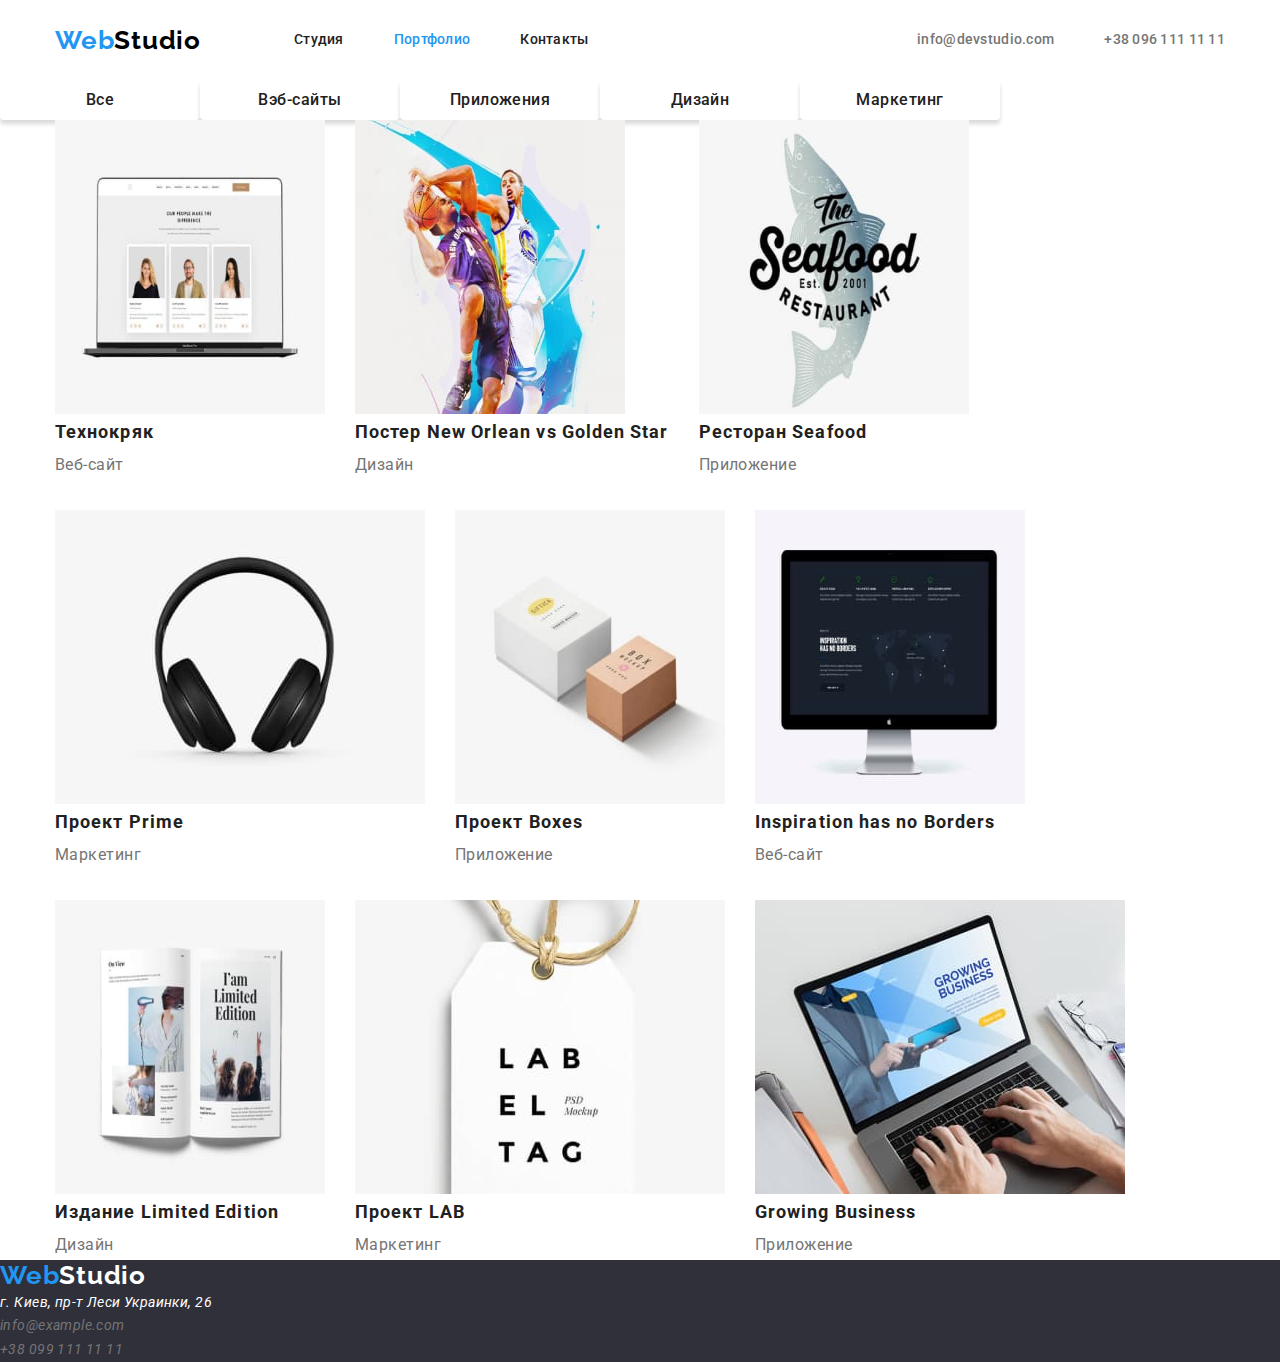
==== portfolio.html @ 1c41a9d2 "ДЗ-3 начало начал" ====
<!DOCTYPE html>
<html lang="ru">

<head>
    <meta charset="UTF-8">
    <meta http-equiv="X-UA-Compatible" content="IE=edge">
    <meta name="viewport" content="width=device-width, initial-scale=1.0">
    <title>WebStudio</title>
    <link rel="preconnect" href="https://fonts.gstatic.com">
    <link
        href="https://fonts.googleapis.com/css2?family=Raleway:wght@700&family=Roboto:wght@400;500;700;900&display=swap"
        rel="stylesheet">
    <link rel="stylesheet" href="https://cdnjs.cloudflare.com/ajax/libs/modern-normalize/1.0.0/modern-normalize.min.css">
    <link rel="stylesheet" href="./css/styles.css" />
</head>

<body>
    <!-- Голова -->
<header class="page-header">
    <div class="container main-nav">
        <nav class="main-nav">
            <a href="/" class="logo">
                Web<span class="accent-logo">Studio</span>
            </a>

            <ul class="site-nav">
                <li class="item"><a href="./index.html" class="nav-link">Студия</a></li>
                <li class="item"><a href="./portfolio.html" class="nav-link current">Портфолио</a></li>
                <li class="item"><a href="" class="nav-link">Контакты</a></li>
            </ul>
        </nav>

            <ul class="contact">
                <li class="item"><a href="mailto:info@devstudio.com" class="nav-link">info@devstudio.com</a></li>
                <li class="item"><a href="tel:+380961111111" class="nav-link">+38 096 111 11 11</a></li>
            </ul>
        
    </div>

</header>
    <main>
        <!-- Портфолио -->
        <section class="filter">
            <h1 hidden>Меню</h1>
            <ul class="filter-menu">
                <li class="item">
                    <button type="button" class="button secondary">Все</button>
                </li>
                <li class="item">
                    <button type="button" class="button secondary">Вэб-сайты</button>
                </li>
                <li class="item">
                    <button type="button" class="button secondary">Приложения</button>
                </li>
                <li class="item">
                    <button type="button" class="button secondary">Дизайн</button>
                </li>
                <li class="item">
                    <button type="button" class="button secondary">Маркетинг</button>
                </li>
            </ul>
            
        </section>


        <!-- Меню -->
        <section>
            <h2 hidden>Меню сайта</h2>
            <div class="container">
                <ul class="work">
                    <li class="item">
                        <img src="./images/portfolio/tehnokriak.jpg" alt="ноутбук с фото команды" width="270" height="294">
                        <h3 class="work-title">Технокряк</h3>
                        <p class="work-text">Веб-сайт</p>
                    </li>
                    <li class="item">
                        <img src="./images/portfolio/basket.jpg" alt="Постер New Orlean vs Golden Star" width="270" height="294">
                        <h3 class="work-title">Постер New Orlean vs Golden Star</h3>
                        <p class="work-text">Дизайн</p>
                    </li>
                    <li class="item">
                        <img src="./images/portfolio/restaurant.jpg" alt="Ресторан Seafood" width="270" height="294">
                        <h3 class="work-title">Ресторан Seafood</h3>
                        <p class="work-text">Приложение</p>
                    </li>
                    <li class="item">
                        <img src="./images/portfolio/prime.jpg" alt="Наушники" width="370" height="294">
                        <h3 class="work-title">Проект Prime</h3>
                        <p class="work-text">Маркетинг</p>
                    </li>
                    <li class="item">
                        <img src="./images/portfolio/boxes.jpg" alt="Два коробка" width="270" height="294">
                        <h3 class="work-title">Проект Boxes</h3>
                        <p class="work-text">Приложение</p>
                    </li>
                    <li class="item">
                        <img src="./images/portfolio/borders.jpg" alt="Монитор с надписью" width="270" height="294">
                        <h3 class="work-title">Inspiration has no Borders</h3>
                        <p class="work-text">Веб-сайт</p>
                    </li>
                    <li class="item">
                        <img src="./images/portfolio/l-edition.jpg" alt="Издание Limited Edition" width="270" height="294">
                        <h3 class="work-title">Издание Limited Edition</h3>
                        <p class="work-text">Дизайн</p>
                    </li>
                    <li class="item">
                        <img src="./images/portfolio/lab.jpg" alt="Бирка с надписью" width="370" height="294">
                        <h3 class="work-title">Проект LAB</h3>
                        <p class="work-text">Маркетинг</p>
                    </li>
                    <li class="item">
                        <img src="./images/portfolio/business.jpg" alt="руки набирают на ноутбуке" width="370" height="294">
                        <h3 class="work-title">Growing Business</h3>
                        <p class="work-text">Приложение</p>
                    </li>
                </ul>

            </div>
            
        </section>
    </main>
    <!-- Подвал -->
    <footer class="page-footer">
        <a href="/" class="logo">
            Web<span class="accent-logo-footer">Studio</span>
        </a>
       
            <address>
                <ul class="address-nav">
                    <li>
                        <a href="https://goo.gl/maps/9KK1yusb2Qq15Eds9" target="_blank" rel="noopener noreferrer"
                            class="address-link">г. Киев, пр-т Леси
                            Украинки, 26</a>
                    </li>
                    <li>
                        <a href="mailto:info@example.com" class="nav-link">info@example.com</a>
                    </li>
                    <li>
                        <a href="tel:+380991111111" class="nav-link">+38 099 111 11 11</a>
                    </li>
                </ul>

            </address>


    </footer>


</body>

</html>
---- css/styles.css ----
:root {
  --primary-text-color: #757575;
  --title-text-color: #212121;
  --accent-color: #2196f3;
  --second-color: #ffffff;
  --double-accent-color: #2196f3;
  --background-fon-color: #2f303a;
  --second-transparent-color: color: rgba(255, 255, 255, 0.6);
}

body {
 
  background-color: #ffffff;
  color: var(--primary-text-color);
  
  font-family: "Roboto", sans-serif;
}

.container {
  width: 1200px;
  padding-left: 15px;
  padding-right: 15px;
  margin-left: auto;
  margin-right: auto;
}

h1, h2, h3, h4, h5, h6, p {
  margin-top: 0;
  margin-bottom: 0;
}

ul, ol {
  margin-top: 0;
  margin-bottom: 0;
  padding-left: 0;

  list-style: none;
}
img {
  display: block;
}

/* logo*/
.logo {
  text-decoration: none;

  font-family: "Raleway", sans-serif;
  font-weight: 700;
  font-size: 26px;
  line-height: 1.19;
  letter-spacing: 0.03em;
  color: var(--accent-color);
}
.accent-logo {
  color: #000000;
}

/*Main-nav*/
.main-nav {
  display: flex;
  align-items: center;
 
}

/* site-nav */
.site-nav {
  display: flex;
  margin-left: 93px;
}
.site-nav .item:not(:last-child) {
margin-right: 50px;
}
.site-nav .nav-link {
  display: block;
  padding-top: 32px;
  padding-bottom: 32px;
    color: var(--title-text-color);

  text-decoration: none;

  font-weight: 500;
  font-size: 14px;
  line-height: 1.14;
  letter-spacing: 0.02em;
}
.site-nav .nav-link:hover,
.site-nav .nav-link:focus {
  color: var(--accent-color);
}
.site-nav .nav-link.current {
  color: var(--accent-color);
}

/* Contact-nav */
.contact {
  display: flex;
  margin-left: auto;
}
.contact .item + .item {
 margin-left: 50px;
} 
.contact .nav-link {
  display: block;
  padding-top: 32px;
  padding-bottom: 32px;
  text-decoration: none;

  color: var(--primary-text-color);

  font-weight: 500;
  font-size: 14px;
  line-height: 1.14;
  letter-spacing: 0.02em;
}
.contact .nav-link:hover,
.contact .nav-link:focus {
  color: var(--accent-color);
}
/* Button */
.button {
  display: inline-block;
  border: 1px solid transparent;
  padding: 10px 32px;
  min-width: 200px;
  color: var(--second-color);
  background-color: var(--accent-color);

  font-family: inherit;
  font-weight: 700;
  font-size: 16px;
  line-height: 1.87;
  align-items: center;
  letter-spacing: 0.06em;
  box-shadow: 0px 4px 4px rgba(0, 0, 0, 0.15);
  border-radius: 4px;
}
.button:hover,
.button:focus {
  color: var(--second-color);
  background-color: var(--double-accent-color);
}

.button.secondary {
  display: inline-block;
  padding: 6px 22px;
  color: var(--title-text-color);
  background-color: var(--second-color);
  border: 1px solid transparent;
 
  font-family: inherit;
  font-weight: 500;
  font-size: 16px;
  line-height: 1.62;
  text-align: center;
  letter-spacing: 0.03em;
  border-radius: 4px;
}
.button.secondary:hover,
.button.secondary:focus {
  background-color: var(--accent-color);
  color: var(--second-color);
}

/*Hero*/
.hero {
  padding-top: 200px;
  padding-bottom: 200px;
  margin-bottom: 94px;

  text-align: center;
  background: var(--background-fon-color);
}
.hero-title {
  margin-top: 0;
  margin-bottom: 30px;

  color: var(--second-color);

  font-weight: 900;
  font-size: 44px;
  line-height: 1.36;
 
  letter-spacing: 0.06em;
  text-transform: uppercase;
}

/* section */
.section {
  padding-top: 94px;
  padding-bottom: 94px;
}
.section-title {
  margin-top: 0;
  margin-bottom: 50px;
  color: var(--title-text-color);

  font-weight: 700;
  font-size: 36px;
  line-height: 1.17;
  text-align: center;
  letter-spacing: 0.03em;
}
.client-list {
  display: flex;
}
.client-list .item:not(:last-child) {
  margin-right: 30px;
}

/* Feature */
.feature-list {
  display: flex;
  flex-wrap: wrap;
 
  }
  .feature-list .item{
    width: 270px;
    margin-right: 30px;
  }
  .feature-list .item:nth-child(4n) {
    margin-right: 0;
  }
.title {
  margin-bottom: 10px;
}
.text {
  margin-top: 0;
  margin-bottom: 0;
  }
.feature-list .title {
   margin-top: 0;

  color: var(--title-text-color);

  font-weight: 700;
  font-size: 14px;
  line-height: 1.14;
  letter-spacing: 0.03em;
  text-transform: uppercase;
}
.feature-list .text {
  margin-top: 0;
  margin-bottom: 94;
  font-weight: 400;
  font-size: 14px;
  line-height: 1.71;
  letter-spacing: 0.03em;
}

/* Team*/
.team {
  display: flex;
  flex-wrap: wrap;
}
.team .item {
  width: 270px;
  margin-right: 30px;
}
.team .item:nth-child(4n) {
    margin-right: 0;
  }
.team .team-title {
  color: var(--title-text-color);

  font-weight: 500;
  font-size: 16px;
  line-height: 1.19;
  letter-spacing: 0.03em;
  margin: 0 auto;
}
.team .text-team {
  font-weight: 400;
  font-size: 16px;
  line-height: 1.19;
  letter-spacing: 0.03em;
}
/* Footer*/
.page-footer {
  background: var(--background-fon-color);
}
.accent-logo-footer {
  color: var(--second-color);
}
/*Address Footer*/
.address {
  font-style: normal;
}
.address-nav .address-link {
  color: var(--second-color);

  font-weight: 400;
  font-size: 14px;
  line-height: 1.71;
  letter-spacing: 0.03em;

text-decoration: none;
}
 .address-nav .nav-link {
  color: var(--second-transparent-color);

  font-weight: 400;
  font-size: 14px;
  line-height: 1.71;
  letter-spacing: 0.03em;

  text-decoration: none;
}
/*Портфолио*/
.filter-menu {
  display: flex;
  
}

/*Меню*/
.work {
  display: flex;
  flex-wrap: wrap;
}
.work .item {
  width: calk((100%-60px) / 3);
  margin-right: 30px;
  margin-bottom: 30px;
}
.work .item:nth-child(3n) {
  margin-right: 0;
}

.work .item:nth-last-child(-n+3) {
  margin-bottom: 0;
}
.work .work-title {
    color: var(--title-text-color);
  font-weight: 700;
  font-size: 18px;
  line-height: 2;
  letter-spacing: 0.06em;
}
.work .work-text {

font-weight: 400;
font-size: 16px;
line-height: 1.87;
letter-spacing: 0.03em;
}
/* лого #000000 */
/* основной цвет текста #212121 */
/* вторичный цвет текста #757575 */
/* белый #FFFFFF */
/* акцент #2196F3 */
/* цвет фона #ECECEC */ ;
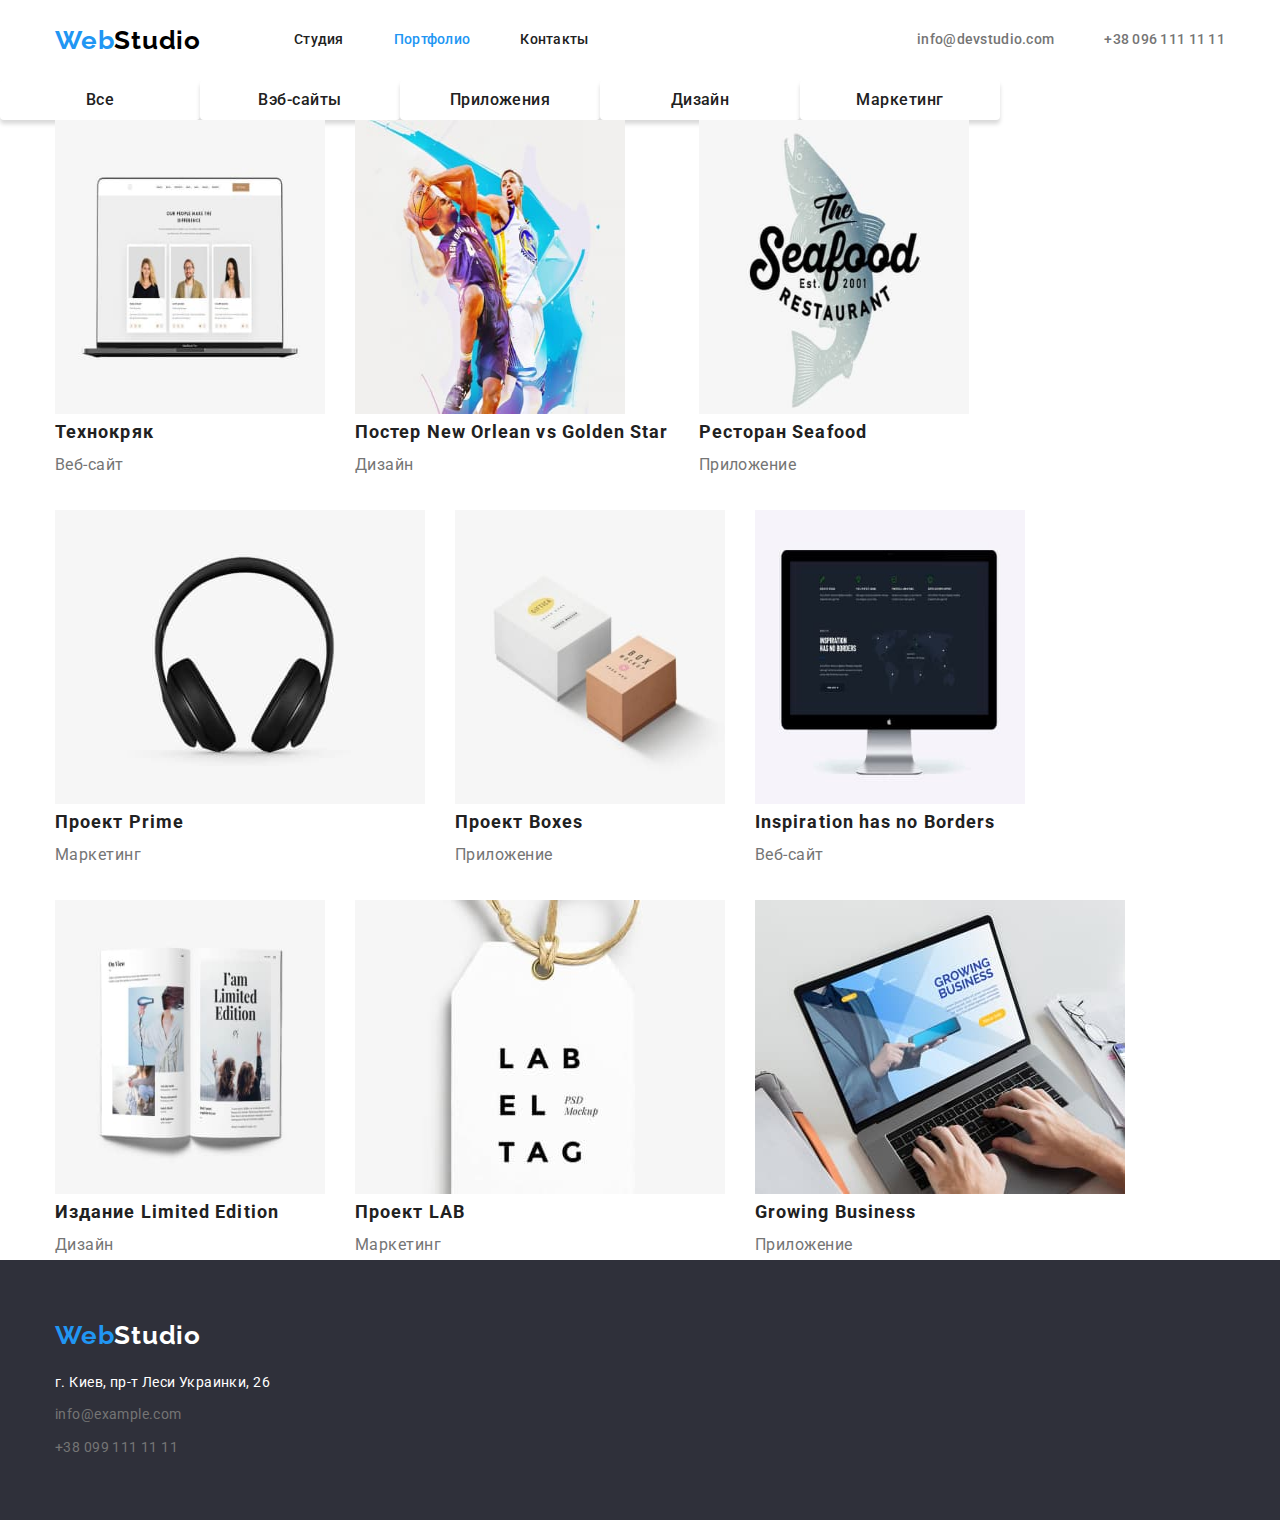
==== commit d033772e: "ДЗ-3 08.06.21" ====
--- a/portfolio.html
+++ b/portfolio.html
@@ -121,30 +121,30 @@
     </main>
     <!-- Подвал -->
     <footer class="page-footer">
-        <a href="/" class="logo">
-            Web<span class="accent-logo-footer">Studio</span>
-        </a>
-       
-            <address>
+        <div class="container">
+            <a href="/" class="logo">
+                Web<span class="accent-logo-footer">Studio</span>
+            </a>
+    
+            <address class="footer-address">
                 <ul class="address-nav">
-                    <li>
+                    <li class="footer-address-item">
                         <a href="https://goo.gl/maps/9KK1yusb2Qq15Eds9" target="_blank" rel="noopener noreferrer"
                             class="address-link">г. Киев, пр-т Леси
                             Украинки, 26</a>
                     </li>
-                    <li>
+                    <li class="footer-address-item">
                         <a href="mailto:info@example.com" class="nav-link">info@example.com</a>
                     </li>
                     <li>
                         <a href="tel:+380991111111" class="nav-link">+38 099 111 11 11</a>
-                    </li>
+                    </li class="footer-address-item">
                 </ul>
-
+    
             </address>
-
-
+        </div>
+           
     </footer>
-
 
 </body>
 
--- a/css/styles.css
+++ b/css/styles.css
@@ -5,6 +5,7 @@
   --second-color: #ffffff;
   --double-accent-color: #2196f3;
   --background-fon-color: #2f303a;
+  --background-fon-color-team: #F5F4FA;
   --second-transparent-color: color: rgba(255, 255, 255, 0.6);
 }
 
@@ -249,43 +250,73 @@
 
 /* Team*/
 .team {
-  display: flex;
-  flex-wrap: wrap;
-}
-.team .item {
+  min-height: 648px;
+  background-color: var(--background-fon-color-team);
+
+}
+.team-list {
+  min-width: 1170px;
+  min-height: 368px;
+  display: flex;
+  justify-content: center;
+}
+.team-list .item {
   width: 270px;
   margin-right: 30px;
 }
-.team .item:nth-child(4n) {
+.item-card {
+min-width: 270px;
+box-shadow: 0px 1px 3px rgba(0, 0, 0, 0.12), 0px 1px 1px rgba(0, 0, 0, 0.14), 0px 2px 1px rgba(0, 0, 0, 0.2);
+border-radius: 0 0 4px 4px;
+background-color: var(--second-color);
+}
+.item-card-title {
+  padding-top: 30px;
+  padding-bottom: 30px;
+  text-align: center;
+}
+.team-list .item:nth-child(4n) {
     margin-right: 0;
   }
-.team .team-title {
+.team-list .team-title {
   color: var(--title-text-color);
 
   font-weight: 500;
   font-size: 16px;
   line-height: 1.19;
   letter-spacing: 0.03em;
-  margin: 0 auto;
-}
-.team .text-team {
+  margin-bottom: 10px;
+}
+.team-list .text-team {
   font-weight: 400;
   font-size: 16px;
   line-height: 1.19;
   letter-spacing: 0.03em;
+  margin: 0 auto;
 }
 /* Footer*/
 .page-footer {
+  min-height: 252px;
+  padding: 60px 0;
   background: var(--background-fon-color);
 }
 .accent-logo-footer {
   color: var(--second-color);
 }
 /*Address Footer*/
-.address {
+.footer-address {
+  font-style: inherit;
+  margin-top: 20px;
+  min-width: 231px;
+  min-height: 81px;
+}
+.address-nav {
+  min-width: 231px;
+  min-height: 81px;
+}  
+
+.address-nav .address-link {
   font-style: normal;
-}
-.address-nav .address-link {
   color: var(--second-color);
 
   font-weight: 400;
@@ -293,7 +324,7 @@
   line-height: 1.71;
   letter-spacing: 0.03em;
 
-text-decoration: none;
+  text-decoration: none;
 }
  .address-nav .nav-link {
   color: var(--second-transparent-color);
@@ -304,6 +335,9 @@
   letter-spacing: 0.03em;
 
   text-decoration: none;
+}
+.footer-address-item {
+  margin-bottom: 9px;
 }
 /*Портфолио*/
 .filter-menu {
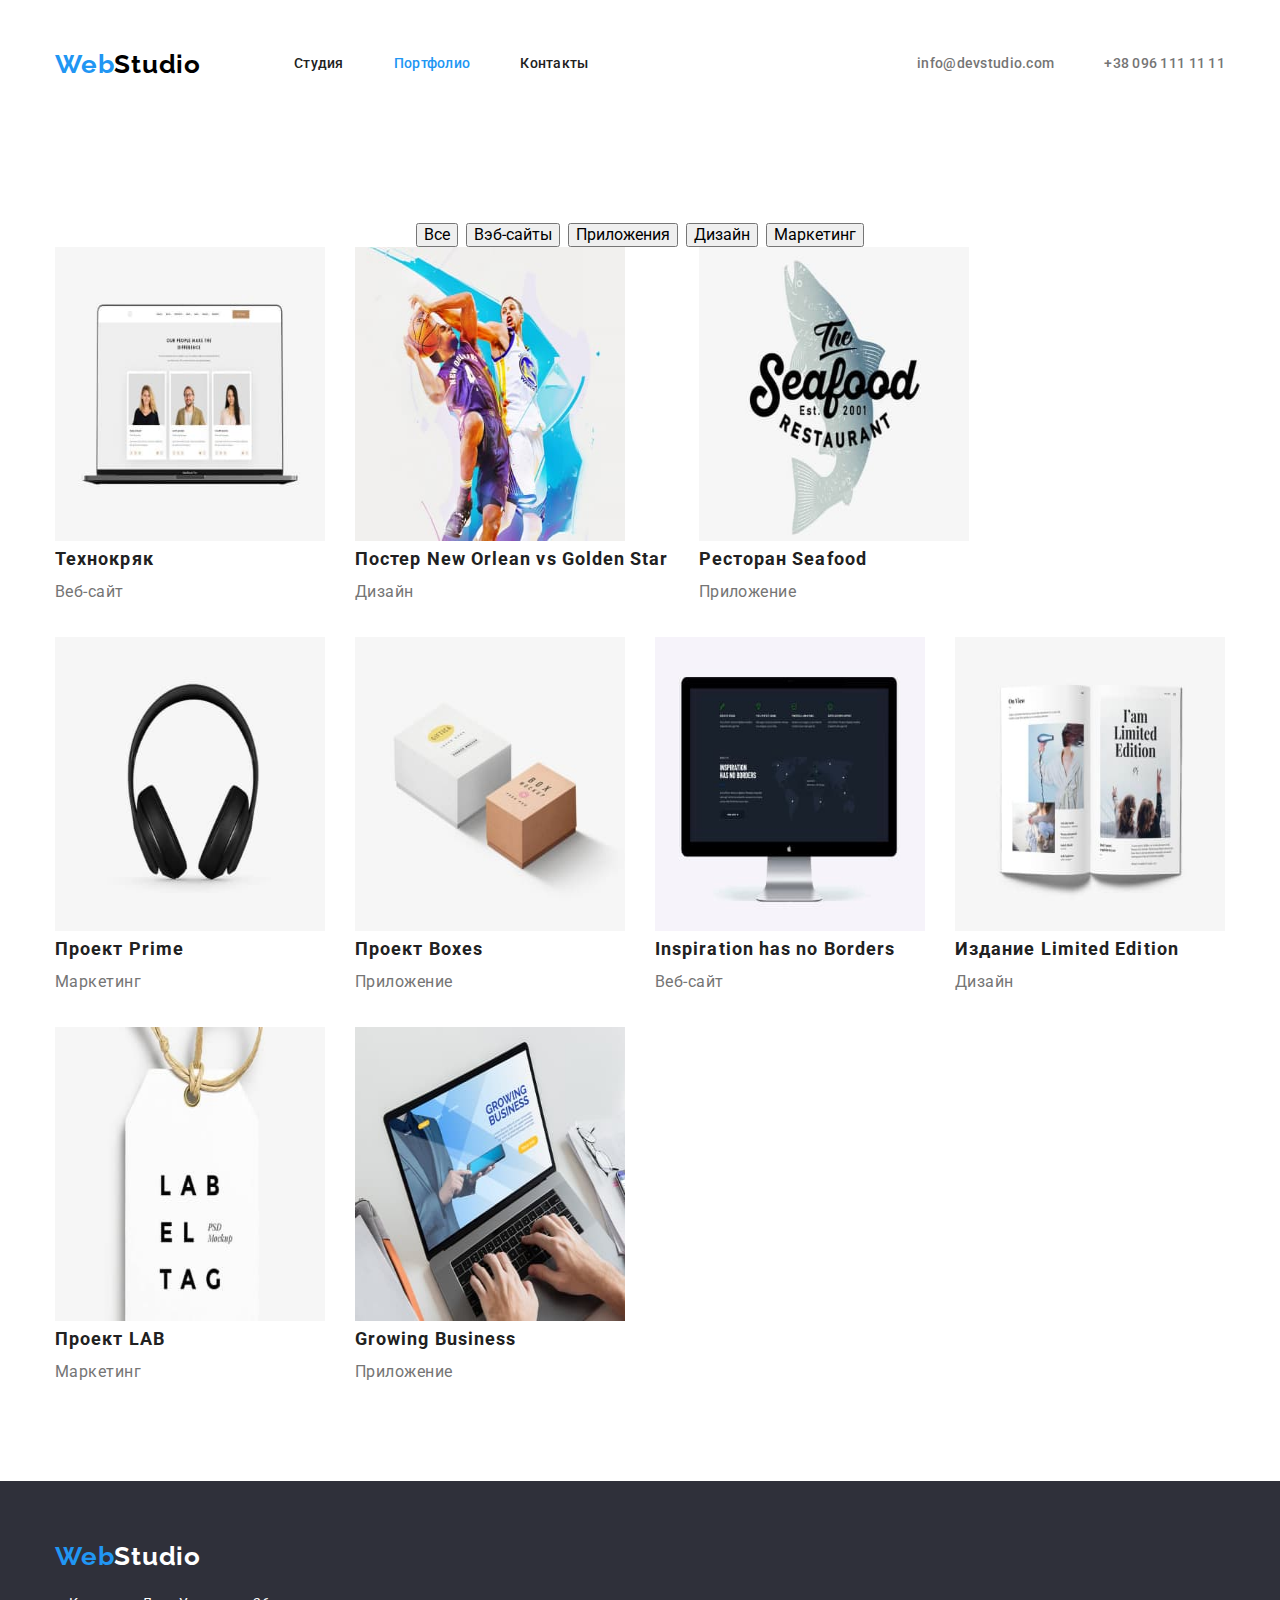
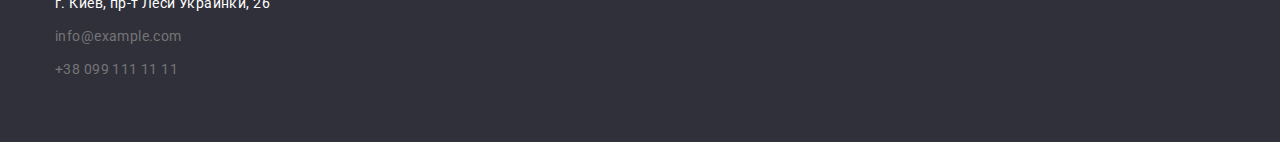
==== commit a0440c93: "дз3 10,06,21" ====
--- a/portfolio.html
+++ b/portfolio.html
@@ -40,31 +40,32 @@
 </header>
     <main>
         <!-- Портфолио -->
-        <section class="filter">
-            <h1 hidden>Меню</h1>
-            <ul class="filter-menu">
-                <li class="item">
-                    <button type="button" class="button secondary">Все</button>
-                </li>
-                <li class="item">
-                    <button type="button" class="button secondary">Вэб-сайты</button>
-                </li>
-                <li class="item">
-                    <button type="button" class="button secondary">Приложения</button>
-                </li>
-                <li class="item">
-                    <button type="button" class="button secondary">Дизайн</button>
-                </li>
-                <li class="item">
-                    <button type="button" class="button secondary">Маркетинг</button>
-                </li>
-            </ul>
-            
-        </section>
+
+        
 
 
         <!-- Меню -->
-        <section>
+        <section class="portfolio">
+            <div class="filter">
+                <h1 hidden>Меню</h1>
+                <ul class="filter-menu">
+                    <li class="filter-menu-item">
+                        <button type="button" class="button.secondary">Все</button>
+                    </li>
+                    <li class="filter-menu-item">
+                        <button type="button" class="button.secondary">Вэб-сайты</button>
+                    </li>
+                    <li class="filter-menu-item">
+                        <button type="button" class="button.secondary">Приложения</button>
+                    </li>
+                    <li class="filter-menu-item">
+                        <button type="button" class="button.secondary">Дизайн</button>
+                    </li>
+                    <li class="filter-menu-item">
+                        <button type="button" class="button.secondary">Маркетинг</button>
+                    </li>
+                </ul>
+            </div>
             <h2 hidden>Меню сайта</h2>
             <div class="container">
                 <ul class="work">
@@ -73,43 +74,51 @@
                         <h3 class="work-title">Технокряк</h3>
                         <p class="work-text">Веб-сайт</p>
                     </li>
+
                     <li class="item">
                         <img src="./images/portfolio/basket.jpg" alt="Постер New Orlean vs Golden Star" width="270" height="294">
                         <h3 class="work-title">Постер New Orlean vs Golden Star</h3>
                         <p class="work-text">Дизайн</p>
                     </li>
+
                     <li class="item">
                         <img src="./images/portfolio/restaurant.jpg" alt="Ресторан Seafood" width="270" height="294">
                         <h3 class="work-title">Ресторан Seafood</h3>
                         <p class="work-text">Приложение</p>
                     </li>
+
                     <li class="item">
-                        <img src="./images/portfolio/prime.jpg" alt="Наушники" width="370" height="294">
+                        <img src="./images/portfolio/prime.jpg" alt="Наушники" width="270" height="294">
                         <h3 class="work-title">Проект Prime</h3>
                         <p class="work-text">Маркетинг</p>
                     </li>
+
                     <li class="item">
                         <img src="./images/portfolio/boxes.jpg" alt="Два коробка" width="270" height="294">
                         <h3 class="work-title">Проект Boxes</h3>
                         <p class="work-text">Приложение</p>
                     </li>
+
                     <li class="item">
                         <img src="./images/portfolio/borders.jpg" alt="Монитор с надписью" width="270" height="294">
                         <h3 class="work-title">Inspiration has no Borders</h3>
                         <p class="work-text">Веб-сайт</p>
                     </li>
+
                     <li class="item">
                         <img src="./images/portfolio/l-edition.jpg" alt="Издание Limited Edition" width="270" height="294">
                         <h3 class="work-title">Издание Limited Edition</h3>
                         <p class="work-text">Дизайн</p>
                     </li>
+
                     <li class="item">
-                        <img src="./images/portfolio/lab.jpg" alt="Бирка с надписью" width="370" height="294">
+                        <img src="./images/portfolio/lab.jpg" alt="Бирка с надписью" width="270" height="294">
                         <h3 class="work-title">Проект LAB</h3>
                         <p class="work-text">Маркетинг</p>
                     </li>
+
                     <li class="item">
-                        <img src="./images/portfolio/business.jpg" alt="руки набирают на ноутбуке" width="370" height="294">
+                        <img src="./images/portfolio/business.jpg" alt="руки набирают на ноутбуке" width="270" height="294">
                         <h3 class="work-title">Growing Business</h3>
                         <p class="work-text">Приложение</p>
                     </li>
--- a/css/styles.css
+++ b/css/styles.css
@@ -39,6 +39,7 @@
 }
 img {
   display: block;
+  max-width: 100%;
 }
 
 /* logo*/
@@ -60,13 +61,21 @@
 .main-nav {
   display: flex;
   align-items: center;
- 
+  min-height: 31px;
+ }
+
+/*Page-heder*/
+.page-header {
+  min-height: 80px;
+  padding-top: 24px;
+  padding-bottom: 25px;
 }
 
 /* site-nav */
 .site-nav {
   display: flex;
   margin-left: 93px;
+  min-height: 16px;
 }
 .site-nav .item:not(:last-child) {
 margin-right: 50px;
@@ -145,7 +154,7 @@
   display: inline-block;
   padding: 6px 22px;
   color: var(--title-text-color);
-  background-color: var(--second-color);
+  background-color: var(--background-fon-color-team);
   border: 1px solid transparent;
  
   font-family: inherit;
@@ -340,30 +349,37 @@
   margin-bottom: 9px;
 }
 /*Портфолио*/
+.portfolio {
+  padding-top: 94px;
+  padding-bottom: 94px;
+}
 .filter-menu {
   display: flex;
+  justify-content: center;
   
 }
+.filter-menu-item:not(:last-child) {
+  margin-right: 8px;
+}
+
+
 
 /*Меню*/
 .work {
   display: flex;
   flex-wrap: wrap;
-}
-.work .item {
-  width: calk((100%-60px) / 3);
-  margin-right: 30px;
-  margin-bottom: 30px;
-}
-.work .item:nth-child(3n) {
-  margin-right: 0;
-}
-
-.work .item:nth-last-child(-n+3) {
-  margin-bottom: 0;
-}
+  margin-left: -30px;
+  margin-top: -30px;
+
+}
+.work > .item {
+  flex-basis: calk(100% / 2 - 30px);
+  margin-left: 30px;
+  margin-top: 30px;
+}
+
 .work .work-title {
-    color: var(--title-text-color);
+  color: var(--title-text-color);
   font-weight: 700;
   font-size: 18px;
   line-height: 2;
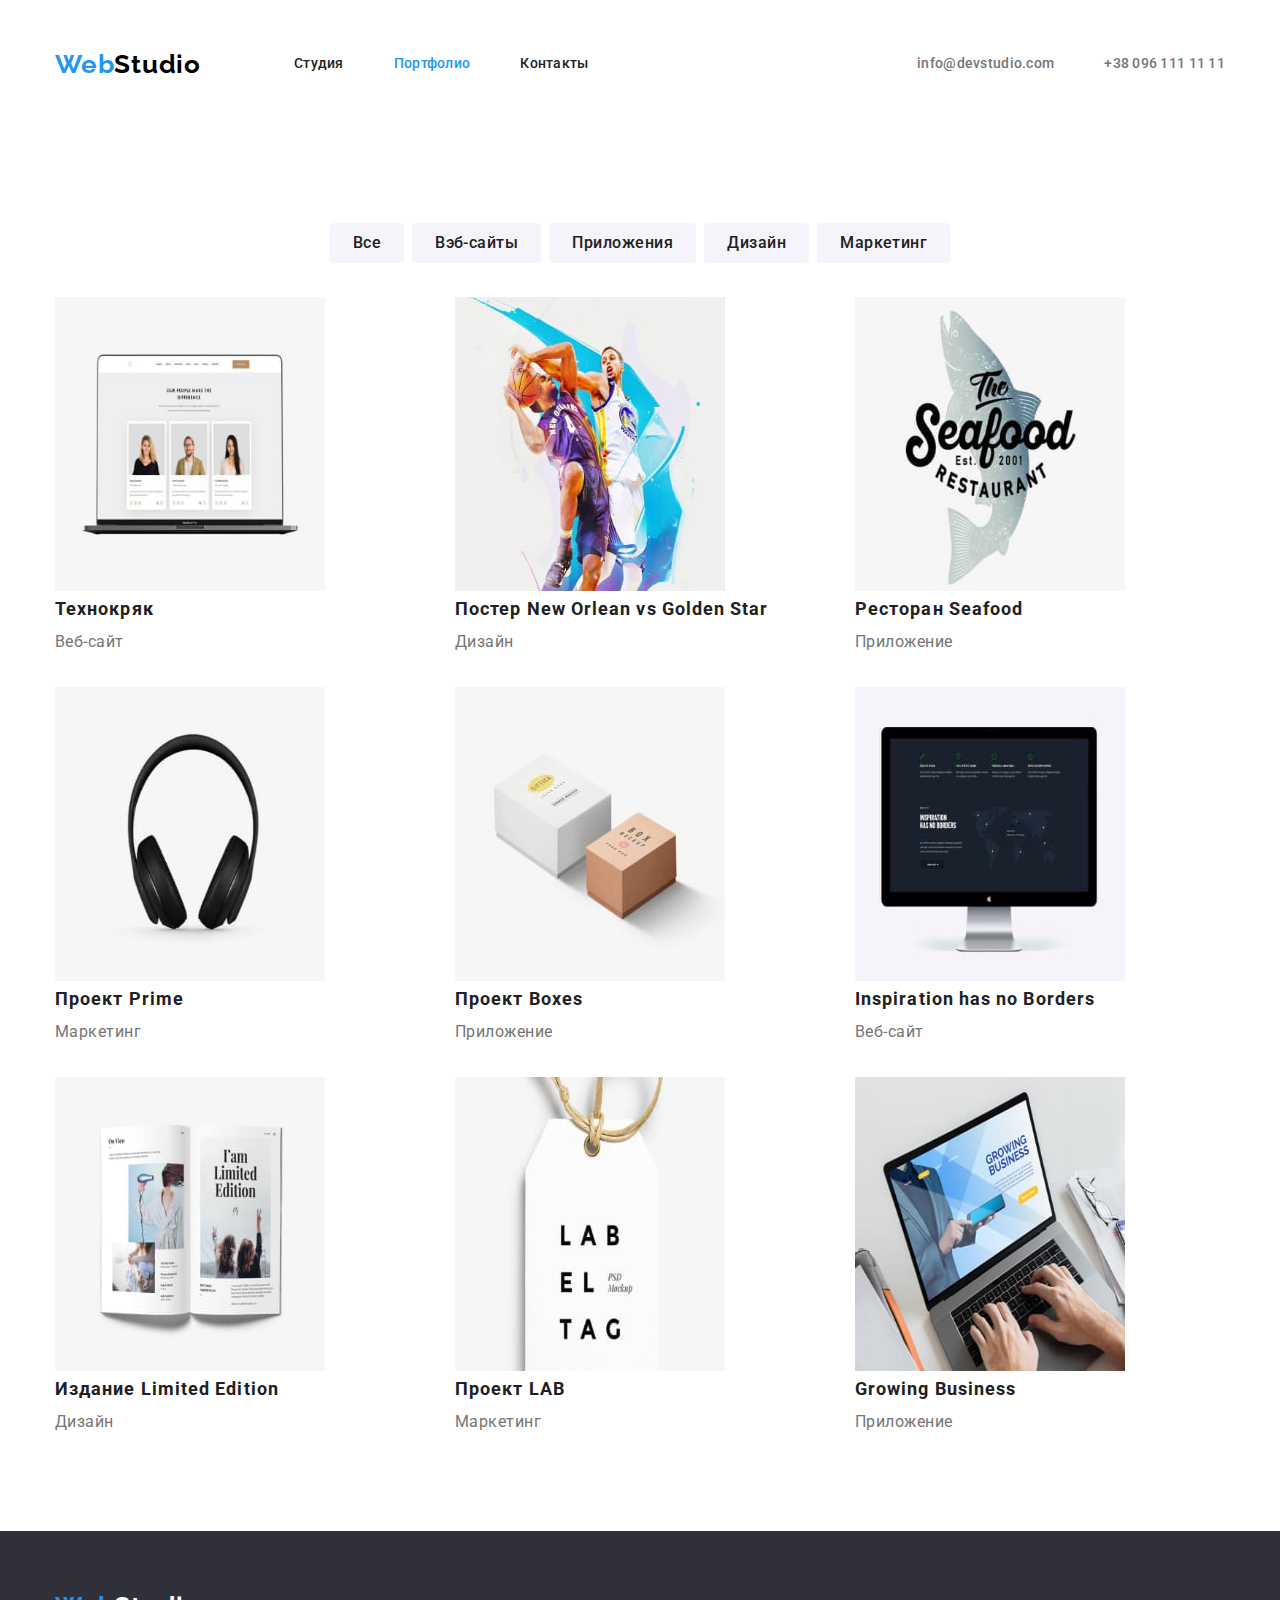
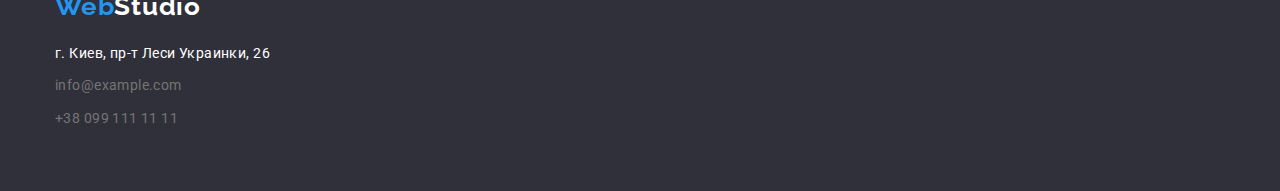
==== commit 92ab20d6: "д3-3 10,06,21" ====
--- a/portfolio.html
+++ b/portfolio.html
@@ -39,30 +39,25 @@
 
 </header>
     <main>
-        <!-- Портфолио -->
-
-        
-
-
         <!-- Меню -->
         <section class="portfolio">
             <div class="filter">
                 <h1 hidden>Меню</h1>
                 <ul class="filter-menu">
                     <li class="filter-menu-item">
-                        <button type="button" class="button.secondary">Все</button>
+                        <button type="button" class="button-secondary">Все</button>
                     </li>
                     <li class="filter-menu-item">
-                        <button type="button" class="button.secondary">Вэб-сайты</button>
+                        <button type="button" class="button-secondary">Вэб-сайты</button>
                     </li>
                     <li class="filter-menu-item">
-                        <button type="button" class="button.secondary">Приложения</button>
+                        <button type="button" class="button-secondary">Приложения</button>
                     </li>
                     <li class="filter-menu-item">
-                        <button type="button" class="button.secondary">Дизайн</button>
+                        <button type="button" class="button-secondary">Дизайн</button>
                     </li>
                     <li class="filter-menu-item">
-                        <button type="button" class="button.secondary">Маркетинг</button>
+                        <button type="button" class="button-secondary">Маркетинг</button>
                     </li>
                 </ul>
             </div>
--- a/css/styles.css
+++ b/css/styles.css
@@ -150,7 +150,7 @@
   background-color: var(--double-accent-color);
 }
 
-.button.secondary {
+.button-secondary {
   display: inline-block;
   padding: 6px 22px;
   color: var(--title-text-color);
@@ -165,8 +165,8 @@
   letter-spacing: 0.03em;
   border-radius: 4px;
 }
-.button.secondary:hover,
-.button.secondary:focus {
+.button-secondary:hover,
+.button-secondary:focus {
   background-color: var(--accent-color);
   color: var(--second-color);
 }
@@ -356,7 +356,7 @@
 .filter-menu {
   display: flex;
   justify-content: center;
-  
+  margin-bottom: 34px;  
 }
 .filter-menu-item:not(:last-child) {
   margin-right: 8px;
@@ -373,7 +373,7 @@
 
 }
 .work > .item {
-  flex-basis: calk(100% / 2 - 30px);
+  flex-basis: calc(100% / 3 - 30px);
   margin-left: 30px;
   margin-top: 30px;
 }
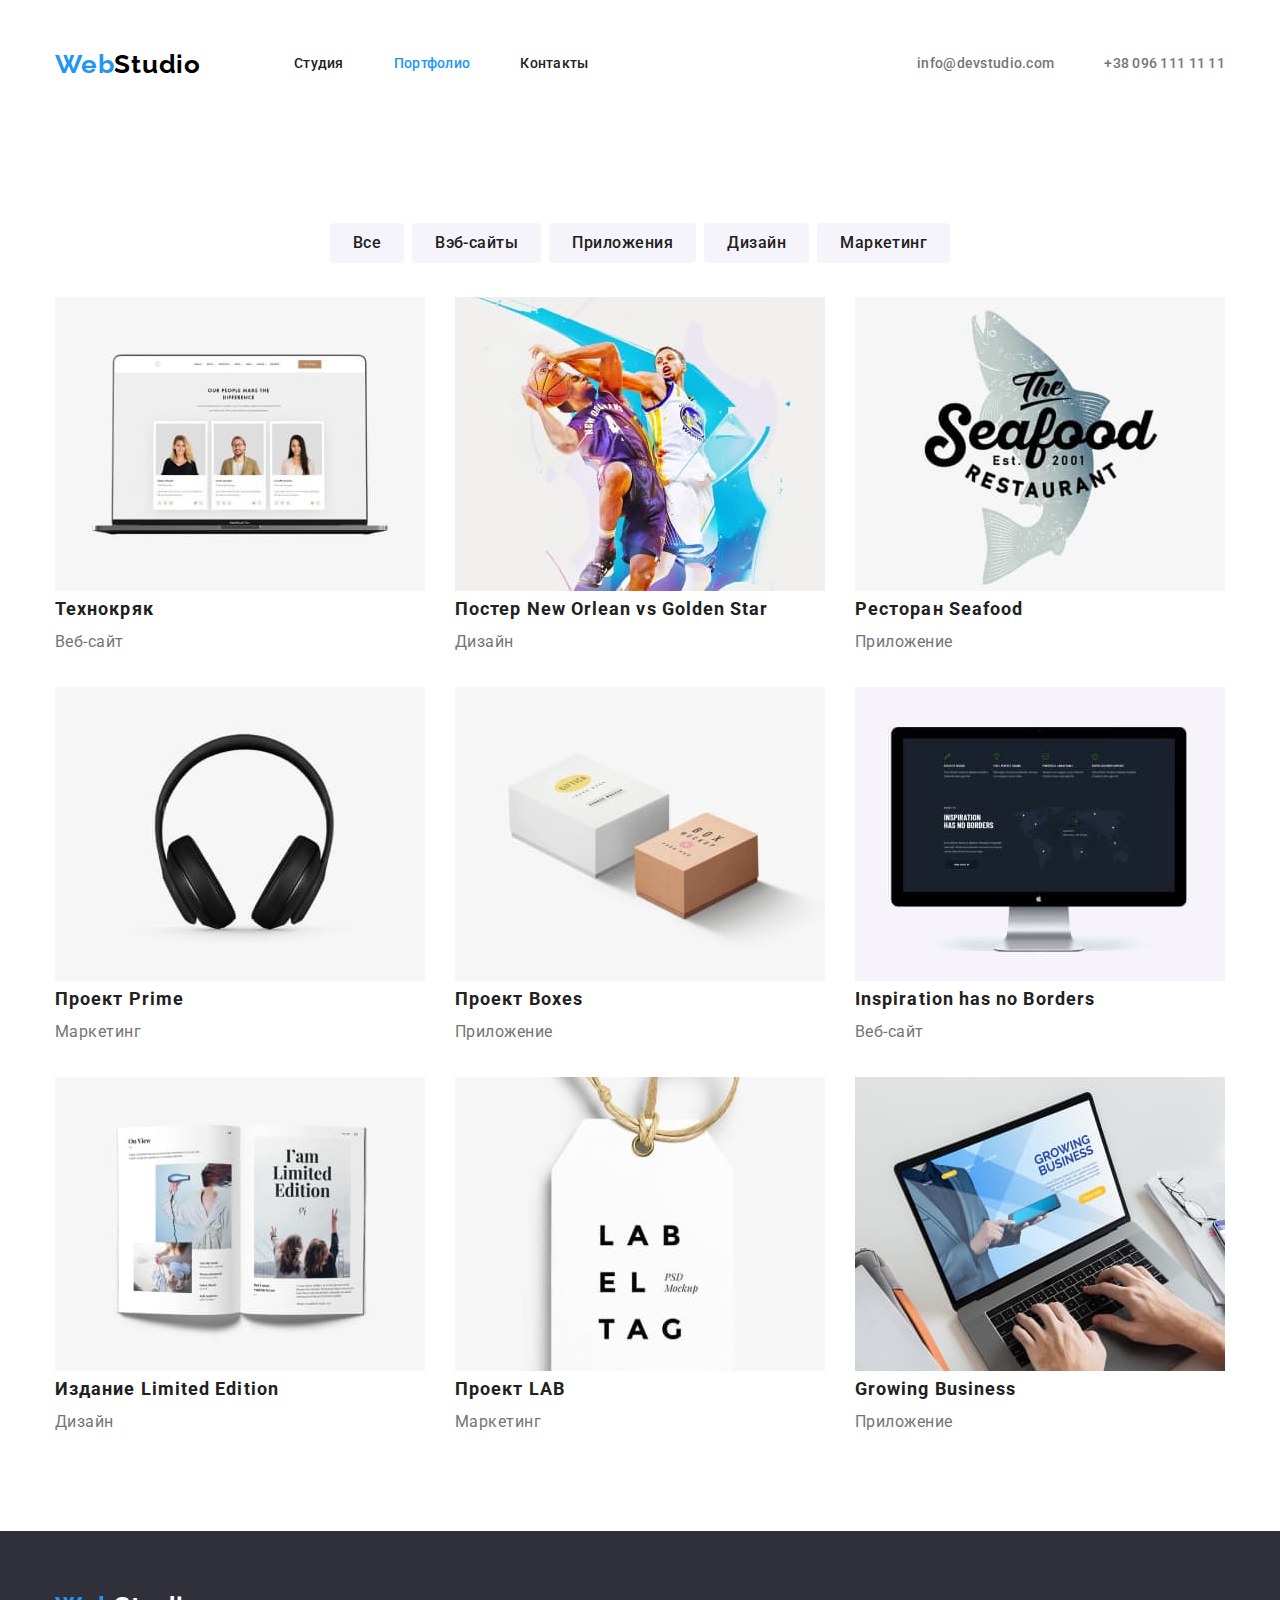
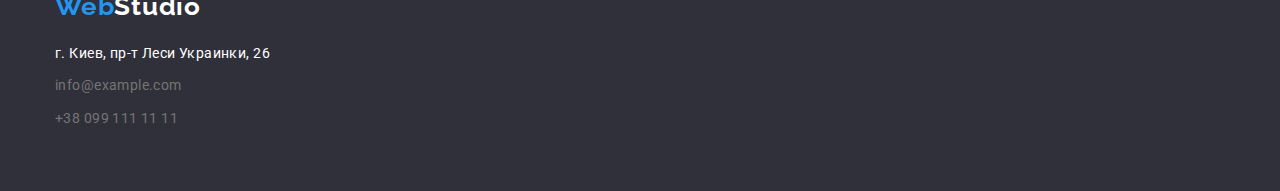
==== commit ef90cca4: "Update portfolio.html" ====
--- a/portfolio.html
+++ b/portfolio.html
@@ -10,34 +10,35 @@
     <link
         href="https://fonts.googleapis.com/css2?family=Raleway:wght@700&family=Roboto:wght@400;500;700;900&display=swap"
         rel="stylesheet">
-    <link rel="stylesheet" href="https://cdnjs.cloudflare.com/ajax/libs/modern-normalize/1.0.0/modern-normalize.min.css">
+    <link rel="stylesheet"
+        href="https://cdnjs.cloudflare.com/ajax/libs/modern-normalize/1.0.0/modern-normalize.min.css">
     <link rel="stylesheet" href="./css/styles.css" />
 </head>
 
 <body>
     <!-- Голова -->
-<header class="page-header">
-    <div class="container main-nav">
-        <nav class="main-nav">
-            <a href="/" class="logo">
-                Web<span class="accent-logo">Studio</span>
-            </a>
+    <header class="page-header">
+        <div class="container main-nav">
+            <nav class="main-nav">
+                <a href="/" class="logo">
+                    Web<span class="accent-logo">Studio</span>
+                </a>
 
-            <ul class="site-nav">
-                <li class="item"><a href="./index.html" class="nav-link">Студия</a></li>
-                <li class="item"><a href="./portfolio.html" class="nav-link current">Портфолио</a></li>
-                <li class="item"><a href="" class="nav-link">Контакты</a></li>
-            </ul>
-        </nav>
+                <ul class="site-nav">
+                    <li class="item"><a href="./index.html" class="nav-link">Студия</a></li>
+                    <li class="item"><a href="./portfolio.html" class="nav-link current">Портфолио</a></li>
+                    <li class="item"><a href="" class="nav-link">Контакты</a></li>
+                </ul>
+            </nav>
 
             <ul class="contact">
                 <li class="item"><a href="mailto:info@devstudio.com" class="nav-link">info@devstudio.com</a></li>
                 <li class="item"><a href="tel:+380961111111" class="nav-link">+38 096 111 11 11</a></li>
             </ul>
-        
-    </div>
 
-</header>
+        </div>
+
+    </header>
     <main>
         <!-- Меню -->
         <section class="portfolio">
@@ -65,62 +66,66 @@
             <div class="container">
                 <ul class="work">
                     <li class="item">
-                        <img src="./images/portfolio/tehnokriak.jpg" alt="ноутбук с фото команды" width="270" height="294">
+                        <img src="./images/portfolio/tehnokriak.jpg" alt="ноутбук с фото команды" width="370"
+                            height="294">
                         <h3 class="work-title">Технокряк</h3>
                         <p class="work-text">Веб-сайт</p>
                     </li>
 
                     <li class="item">
-                        <img src="./images/portfolio/basket.jpg" alt="Постер New Orlean vs Golden Star" width="270" height="294">
+                        <img src="./images/portfolio/basket.jpg" alt="Постер New Orlean vs Golden Star" width="370"
+                            height="294">
                         <h3 class="work-title">Постер New Orlean vs Golden Star</h3>
                         <p class="work-text">Дизайн</p>
                     </li>
 
                     <li class="item">
-                        <img src="./images/portfolio/restaurant.jpg" alt="Ресторан Seafood" width="270" height="294">
+                        <img src="./images/portfolio/restaurant.jpg" alt="Ресторан Seafood" width="370" height="294">
                         <h3 class="work-title">Ресторан Seafood</h3>
                         <p class="work-text">Приложение</p>
                     </li>
 
                     <li class="item">
-                        <img src="./images/portfolio/prime.jpg" alt="Наушники" width="270" height="294">
+                        <img src="./images/portfolio/prime.jpg" alt="Наушники" width="370" height="294">
                         <h3 class="work-title">Проект Prime</h3>
                         <p class="work-text">Маркетинг</p>
                     </li>
 
                     <li class="item">
-                        <img src="./images/portfolio/boxes.jpg" alt="Два коробка" width="270" height="294">
+                        <img src="./images/portfolio/boxes.jpg" alt="Два коробка" width="370" height="294">
                         <h3 class="work-title">Проект Boxes</h3>
                         <p class="work-text">Приложение</p>
                     </li>
 
                     <li class="item">
-                        <img src="./images/portfolio/borders.jpg" alt="Монитор с надписью" width="270" height="294">
+                        <img src="./images/portfolio/borders.jpg" alt="Монитор с надписью" width="370" height="294">
                         <h3 class="work-title">Inspiration has no Borders</h3>
                         <p class="work-text">Веб-сайт</p>
                     </li>
 
                     <li class="item">
-                        <img src="./images/portfolio/l-edition.jpg" alt="Издание Limited Edition" width="270" height="294">
+                        <img src="./images/portfolio/l-edition.jpg" alt="Издание Limited Edition" width="370"
+                            height="294">
                         <h3 class="work-title">Издание Limited Edition</h3>
                         <p class="work-text">Дизайн</p>
                     </li>
 
                     <li class="item">
-                        <img src="./images/portfolio/lab.jpg" alt="Бирка с надписью" width="270" height="294">
+                        <img src="./images/portfolio/lab.jpg" alt="Бирка с надписью" width="370" height="294">
                         <h3 class="work-title">Проект LAB</h3>
                         <p class="work-text">Маркетинг</p>
                     </li>
 
                     <li class="item">
-                        <img src="./images/portfolio/business.jpg" alt="руки набирают на ноутбуке" width="270" height="294">
+                        <img src="./images/portfolio/business.jpg" alt="руки набирают на ноутбуке" width="370"
+                            height="294">
                         <h3 class="work-title">Growing Business</h3>
                         <p class="work-text">Приложение</p>
                     </li>
                 </ul>
 
             </div>
-            
+
         </section>
     </main>
     <!-- Подвал -->
@@ -129,7 +134,7 @@
             <a href="/" class="logo">
                 Web<span class="accent-logo-footer">Studio</span>
             </a>
-    
+
             <address class="footer-address">
                 <ul class="address-nav">
                     <li class="footer-address-item">
@@ -144,10 +149,10 @@
                         <a href="tel:+380991111111" class="nav-link">+38 099 111 11 11</a>
                     </li class="footer-address-item">
                 </ul>
-    
+
             </address>
         </div>
-           
+
     </footer>
 
 </body>
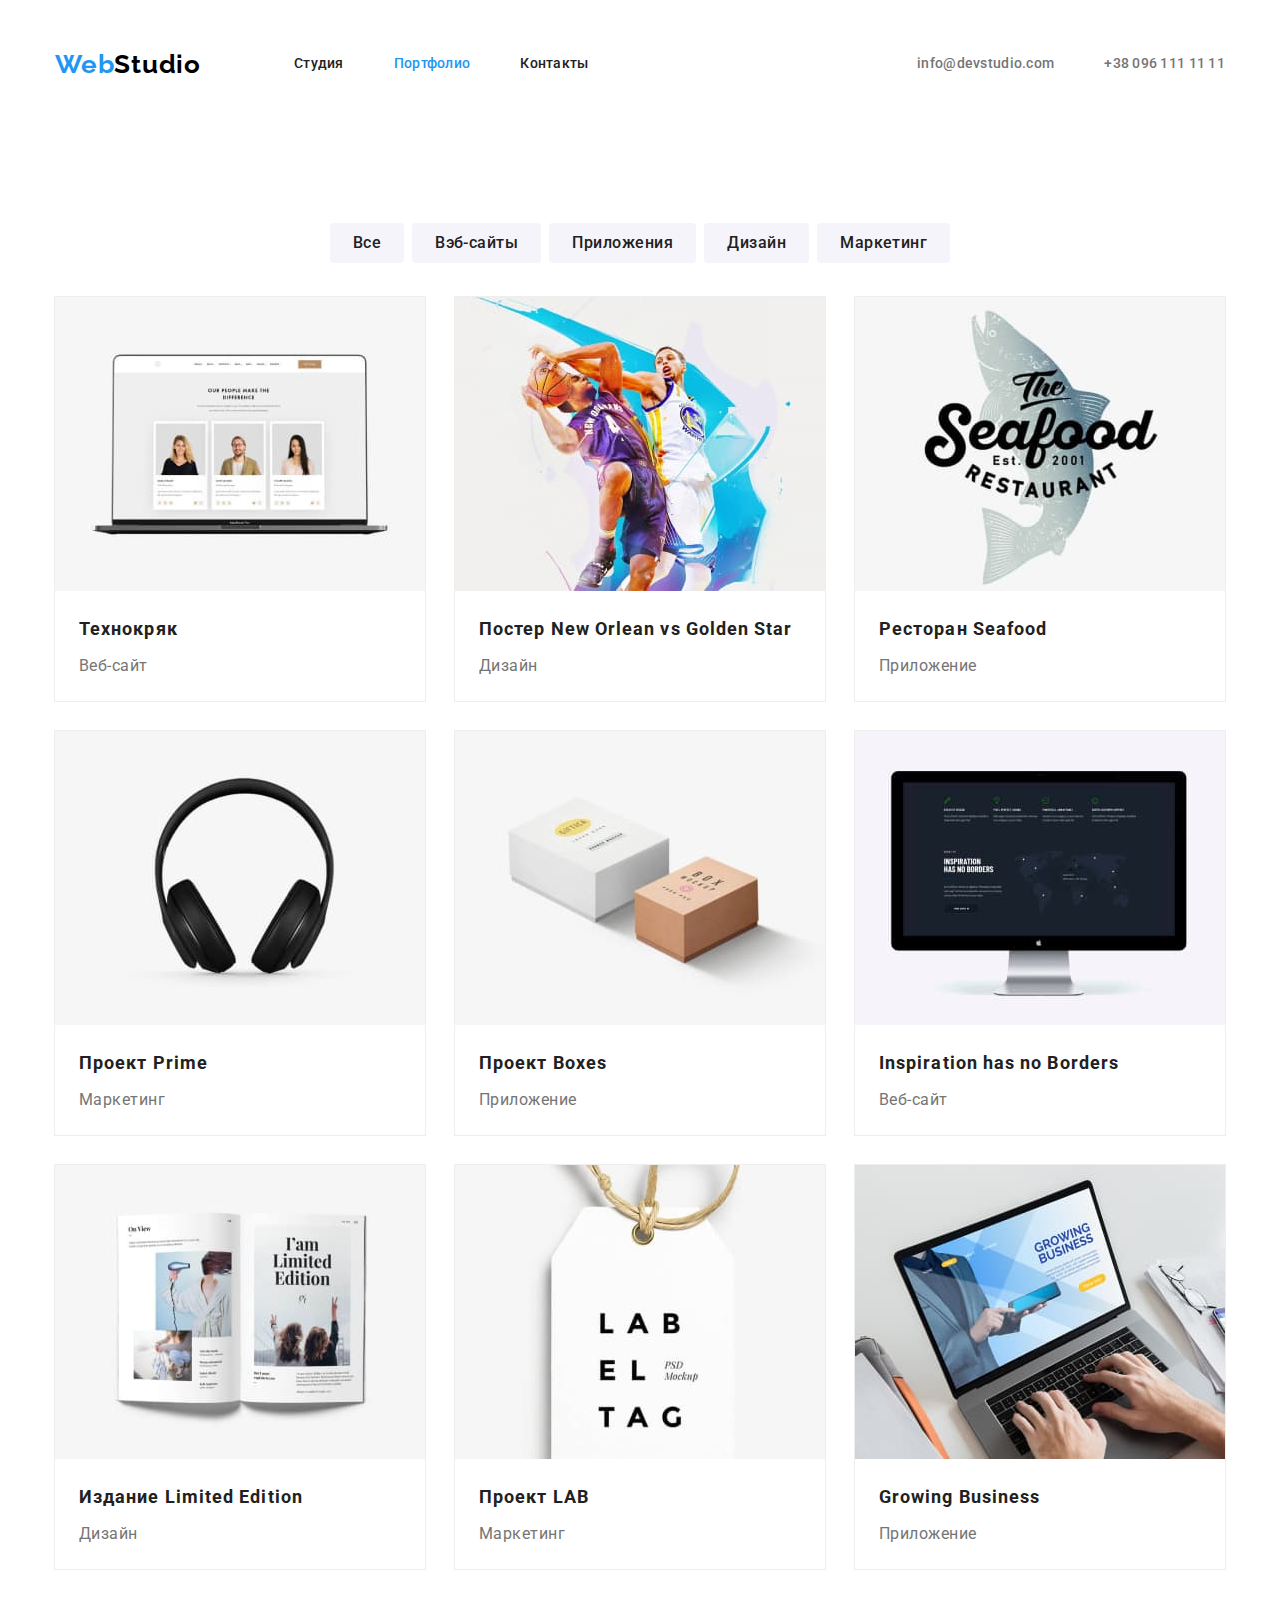
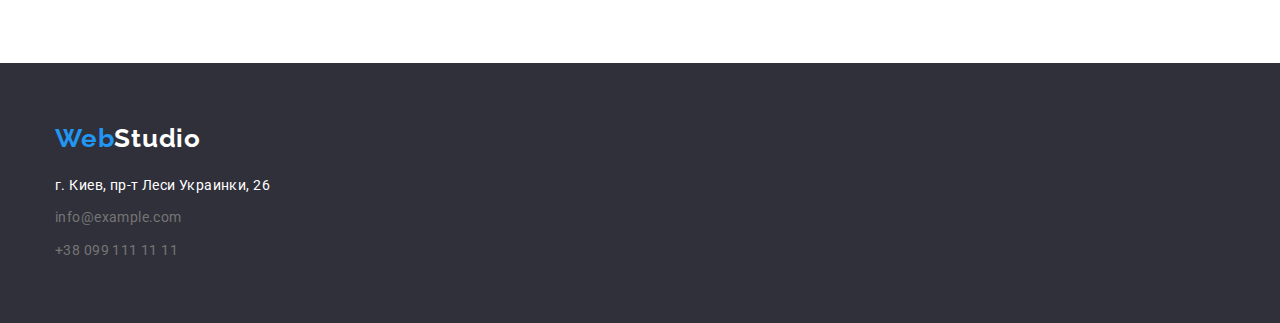
==== commit faee1aad: "ДЗ-3 итог" ====
--- a/portfolio.html
+++ b/portfolio.html
@@ -65,62 +65,87 @@
             <h2 hidden>Меню сайта</h2>
             <div class="container">
                 <ul class="work">
-                    <li class="item">
+                    <li class="work-item">
                         <img src="./images/portfolio/tehnokriak.jpg" alt="ноутбук с фото команды" width="370"
                             height="294">
-                        <h3 class="work-title">Технокряк</h3>
-                        <p class="work-text">Веб-сайт</p>
+                        <div class="work-title">
+                            <h3 class="work-name">Технокряк</h3>
+                            <p class="work-text">Веб-сайт</p> 
+                       </div>
+                        
                     </li>
 
-                    <li class="item">
+                    <li class="work-item">
                         <img src="./images/portfolio/basket.jpg" alt="Постер New Orlean vs Golden Star" width="370"
                             height="294">
-                        <h3 class="work-title">Постер New Orlean vs Golden Star</h3>
-                        <p class="work-text">Дизайн</p>
+                            <div class="work-title">
+                                <h3 class="work-name">Постер New Orlean vs Golden Star</h3>
+                                <p class="work-text">Дизайн</p>
+
+                            </div>    
                     </li>
 
-                    <li class="item">
+                    <li class="work-item">
                         <img src="./images/portfolio/restaurant.jpg" alt="Ресторан Seafood" width="370" height="294">
-                        <h3 class="work-title">Ресторан Seafood</h3>
-                        <p class="work-text">Приложение</p>
+                        <div class="work-title">
+                            <h3 class="work-name">Ресторан Seafood</h3>
+                            <p class="work-text">Приложение</p>
+                        </div>  
                     </li>
 
-                    <li class="item">
+                    <li class="work-item">
                         <img src="./images/portfolio/prime.jpg" alt="Наушники" width="370" height="294">
-                        <h3 class="work-title">Проект Prime</h3>
-                        <p class="work-text">Маркетинг</p>
+                        <div class="work-title">
+                            <h3 class="work-name">Проект Prime</h3>
+                            <p class="work-text">Маркетинг</p>
+                        </div>    
                     </li>
 
-                    <li class="item">
+                    <li class="work-item">
                         <img src="./images/portfolio/boxes.jpg" alt="Два коробка" width="370" height="294">
-                        <h3 class="work-title">Проект Boxes</h3>
-                        <p class="work-text">Приложение</p>
+                        <div class="work-title">
+                            <h3 class="work-name">Проект Boxes</h3>
+                            <p class="work-text">Приложение</p>
+                        </div>
+                        
                     </li>
 
-                    <li class="item">
+                    <li class="work-item">
                         <img src="./images/portfolio/borders.jpg" alt="Монитор с надписью" width="370" height="294">
-                        <h3 class="work-title">Inspiration has no Borders</h3>
-                        <p class="work-text">Веб-сайт</p>
+                        <div class="work-title">
+                            <h3 class="work-name">Inspiration has no Borders</h3>
+                            <p class="work-text">Веб-сайт</p>
+                        </div>
+                        
                     </li>
 
-                    <li class="item">
+                    <li class="work-item">
                         <img src="./images/portfolio/l-edition.jpg" alt="Издание Limited Edition" width="370"
                             height="294">
-                        <h3 class="work-title">Издание Limited Edition</h3>
-                        <p class="work-text">Дизайн</p>
+                            <div class="work-title">
+                                <h3 class="work-name">Издание Limited Edition</h3>
+                                <p class="work-text">Дизайн</p>
+                            </div>
+                        
                     </li>
 
-                    <li class="item">
+                    <li class="work-item">
                         <img src="./images/portfolio/lab.jpg" alt="Бирка с надписью" width="370" height="294">
-                        <h3 class="work-title">Проект LAB</h3>
-                        <p class="work-text">Маркетинг</p>
+                        <div class="work-title">
+                            <h3 class="work-name">Проект LAB</h3>
+                            <p class="work-text">Маркетинг</p>
+                        </div>
+                       
                     </li>
 
-                    <li class="item">
+                    <li class="work-item">
                         <img src="./images/portfolio/business.jpg" alt="руки набирают на ноутбуке" width="370"
                             height="294">
-                        <h3 class="work-title">Growing Business</h3>
-                        <p class="work-text">Приложение</p>
+                            <div class="work-title">
+                                <h3 class="work-name">Growing Business</h3>
+                                <p class="work-text">Приложение</p>
+                            </div>
+                        
                     </li>
                 </ul>
 
--- a/css/styles.css
+++ b/css/styles.css
@@ -7,6 +7,7 @@
   --background-fon-color: #2f303a;
   --background-fon-color-team: #F5F4FA;
   --second-transparent-color: color: rgba(255, 255, 255, 0.6);
+  --portfolio-border-color-: #EEEEEE;
 }
 
 body {
@@ -353,10 +354,18 @@
   padding-top: 94px;
   padding-bottom: 94px;
 }
+.filter {
+  display: flex;
+  white-space: nowrap;
+  flex-flow: row nowrap;
+  margin-bottom: 34px;
+  justify-content: center;
+}
+
 .filter-menu {
   display: flex;
   justify-content: center;
-  margin-bottom: 34px;  
+ 
 }
 .filter-menu-item:not(:last-child) {
   margin-right: 8px;
@@ -372,25 +381,38 @@
   margin-top: -30px;
 
 }
-.work > .item {
+
+.work-item {
+  outline: 1px solid var(--portfolio-border-color-);
+}
+.work > .work-item {
   flex-basis: calc(100% / 3 - 30px);
   margin-left: 30px;
   margin-top: 30px;
 }
 
-.work .work-title {
+.work .work-name {
   color: var(--title-text-color);
   font-weight: 700;
   font-size: 18px;
   line-height: 2;
   letter-spacing: 0.06em;
 }
+
 .work .work-text {
 
 font-weight: 400;
 font-size: 16px;
 line-height: 1.87;
 letter-spacing: 0.03em;
+}
+
+.work-title {
+  padding: 20px 24px;
+}
+
+.work-text {
+  margin-top: 4px;
 }
 /* лого #000000 */
 /* основной цвет текста #212121 */
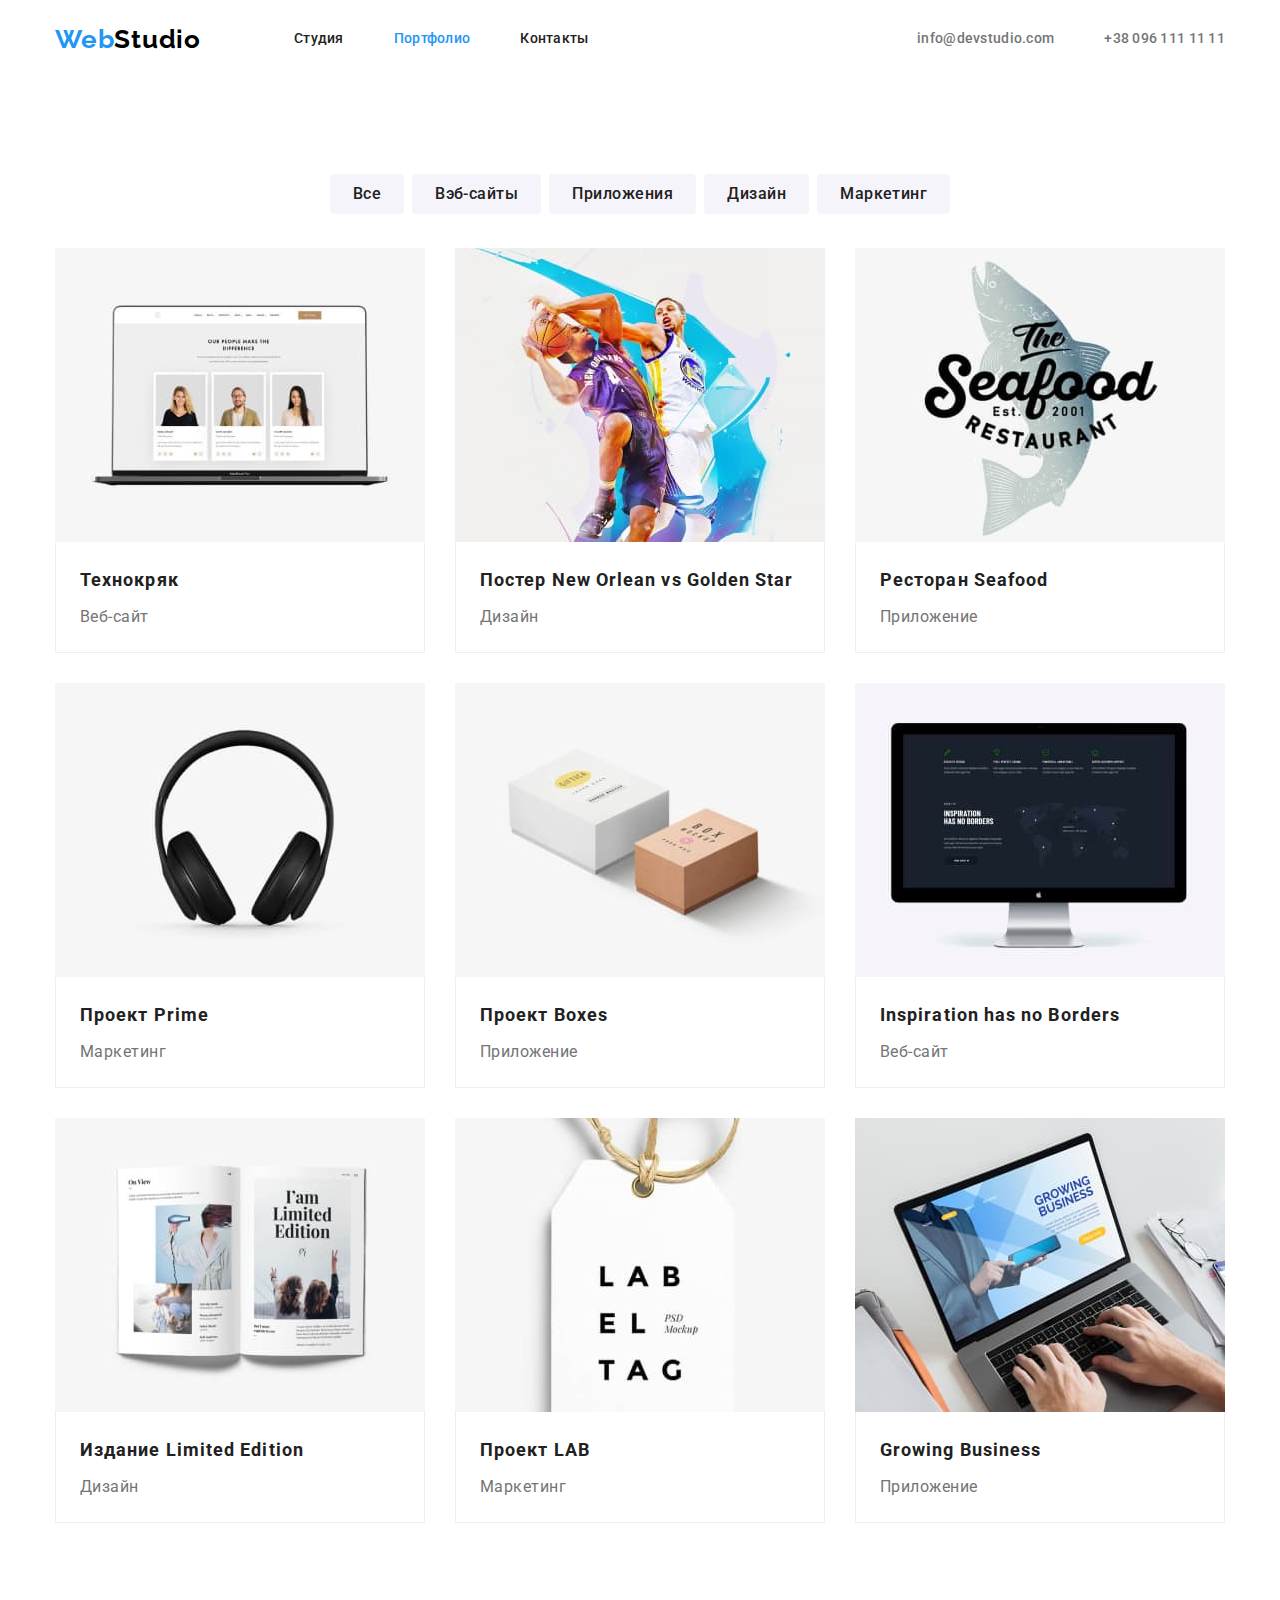
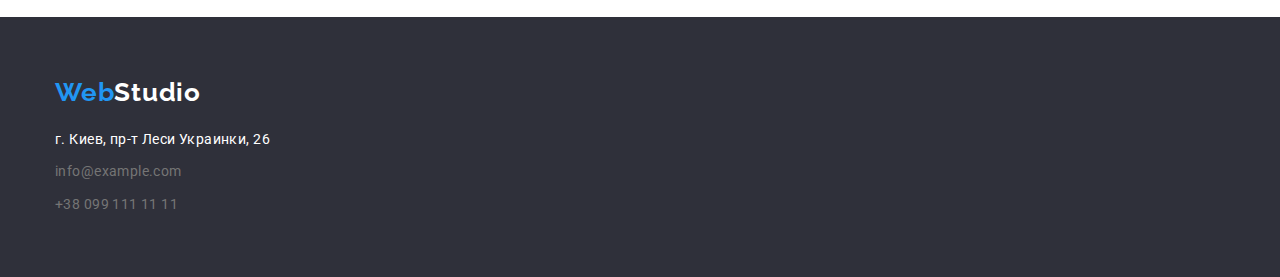
==== commit dab81be4: "ДЗ-3 Итог Исправлено!" ====
--- a/portfolio.html
+++ b/portfolio.html
@@ -42,7 +42,7 @@
     <main>
         <!-- Меню -->
         <section class="portfolio">
-            <div class="filter">
+            
                 <h1 hidden>Меню</h1>
                 <ul class="filter-menu">
                     <li class="filter-menu-item">
@@ -61,7 +61,7 @@
                         <button type="button" class="button-secondary">Маркетинг</button>
                     </li>
                 </ul>
-            </div>
+            
             <h2 hidden>Меню сайта</h2>
             <div class="container">
                 <ul class="work">
--- a/css/styles.css
+++ b/css/styles.css
@@ -62,12 +62,10 @@
 .main-nav {
   display: flex;
   align-items: center;
-  min-height: 31px;
  }
 
 /*Page-heder*/
 .page-header {
-  min-height: 80px;
   padding-top: 24px;
   padding-bottom: 25px;
 }
@@ -76,16 +74,14 @@
 .site-nav {
   display: flex;
   margin-left: 93px;
-  min-height: 16px;
 }
 .site-nav .item:not(:last-child) {
 margin-right: 50px;
 }
 .site-nav .nav-link {
   display: block;
-  padding-top: 32px;
-  padding-bottom: 32px;
-    color: var(--title-text-color);
+
+  color: var(--title-text-color);
 
   text-decoration: none;
 
@@ -112,8 +108,6 @@
 } 
 .contact .nav-link {
   display: block;
-  padding-top: 32px;
-  padding-bottom: 32px;
   text-decoration: none;
 
   color: var(--primary-text-color);
@@ -176,8 +170,6 @@
 .hero {
   padding-top: 200px;
   padding-bottom: 200px;
-  margin-bottom: 94px;
-
   text-align: center;
   background: var(--background-fon-color);
 }
@@ -218,17 +210,20 @@
   margin-right: 30px;
 }
 
-/* Feature */
-.feature-list {
+/* Features */
+.features {
+  padding-top: 94px;
+}
+.features-list {
   display: flex;
   flex-wrap: wrap;
  
   }
-  .feature-list .item{
+  .features-list .item{
     width: 270px;
     margin-right: 30px;
   }
-  .feature-list .item:nth-child(4n) {
+  .features-list .item:nth-child(4n) {
     margin-right: 0;
   }
 .title {
@@ -238,7 +233,7 @@
   margin-top: 0;
   margin-bottom: 0;
   }
-.feature-list .title {
+.features-list .title {
    margin-top: 0;
 
   color: var(--title-text-color);
@@ -249,7 +244,7 @@
   letter-spacing: 0.03em;
   text-transform: uppercase;
 }
-.feature-list .text {
+.features-list .text {
   margin-top: 0;
   margin-bottom: 94;
   font-weight: 400;
@@ -260,9 +255,7 @@
 
 /* Team*/
 .team {
-  min-height: 648px;
   background-color: var(--background-fon-color-team);
-
 }
 .team-list {
   min-width: 1170px;
@@ -270,12 +263,11 @@
   display: flex;
   justify-content: center;
 }
-.team-list .item {
+.team-list .item-card {
   width: 270px;
   margin-right: 30px;
 }
 .item-card {
-min-width: 270px;
 box-shadow: 0px 1px 3px rgba(0, 0, 0, 0.12), 0px 1px 1px rgba(0, 0, 0, 0.14), 0px 2px 1px rgba(0, 0, 0, 0.2);
 border-radius: 0 0 4px 4px;
 background-color: var(--second-color);
@@ -285,7 +277,7 @@
   padding-bottom: 30px;
   text-align: center;
 }
-.team-list .item:nth-child(4n) {
+.team-list .item-card:nth-child(4n) {
     margin-right: 0;
   }
 .team-list .team-title {
@@ -354,17 +346,11 @@
   padding-top: 94px;
   padding-bottom: 94px;
 }
-.filter {
-  display: flex;
-  white-space: nowrap;
-  flex-flow: row nowrap;
+
+.filter-menu {
+  display: flex;
+  justify-content: center;
   margin-bottom: 34px;
-  justify-content: center;
-}
-
-.filter-menu {
-  display: flex;
-  justify-content: center;
  
 }
 .filter-menu-item:not(:last-child) {
@@ -382,9 +368,10 @@
 
 }
 
-.work-item {
+/*.work-item {
   outline: 1px solid var(--portfolio-border-color-);
-}
+}*/
+
 .work > .work-item {
   flex-basis: calc(100% / 3 - 30px);
   margin-left: 30px;
@@ -409,6 +396,9 @@
 
 .work-title {
   padding: 20px 24px;
+  border-right: 1px solid var(--portfolio-border-color-);
+  border-bottom: 1px solid var(--portfolio-border-color-);
+  border-left: 1px solid var(--portfolio-border-color-);
 }
 
 .work-text {
